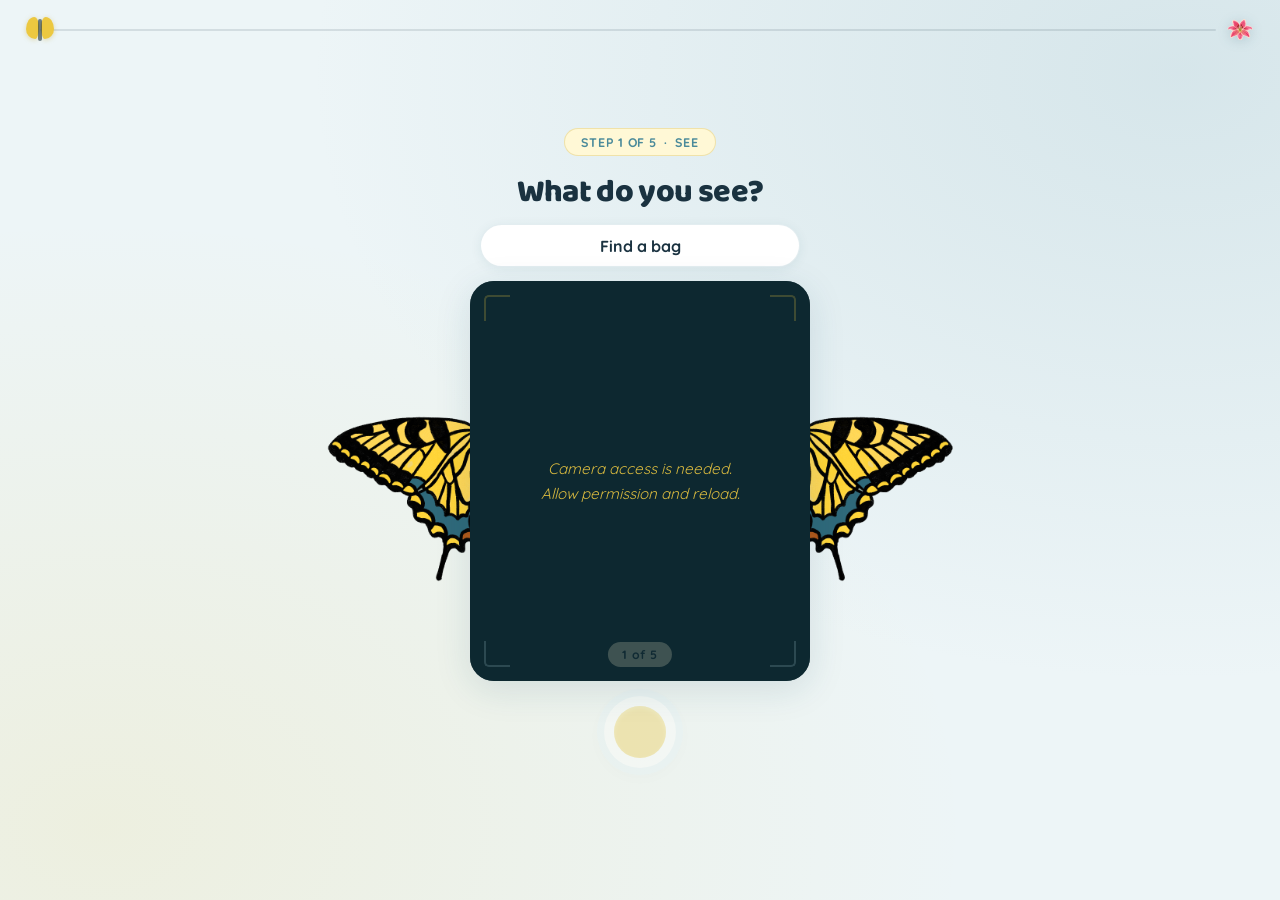
==== camera.html @ f12b5a97 "Initial release of Soft Landing anxiety grounding app 5-4-3-2-1 grounding technique across 5 screens" ====
<!DOCTYPE html>
<html lang="en">
<head>
    <meta charset="UTF-8">
    <meta name="viewport" content="width=device-width, initial-scale=1.0">
    <title>See · Breathe</title>
    <link rel="preconnect" href="https://fonts.googleapis.com">
    <link rel="preconnect" href="https://fonts.gstatic.com" crossorigin>
    <link href="https://fonts.googleapis.com/css2?family=Baloo+2:wght@700;800&family=Quicksand:wght@400;500;600;700&display=swap" rel="stylesheet">
    <link rel="stylesheet" href="style.css">
    <script>const t=localStorage.getItem('bf-theme');if(t)document.documentElement.classList.add('theme-'+t);</script>
</head>
<body>
    <div class="screen active">
<div class="content content--camera content--has-tracker">
            <header class="page-header">
                <span class="step-badge">Step 1 of 5 &nbsp;·&nbsp; See</span>
                <h1 class="heading">What do you see?</h1>
            </header>

            <p class="camera-prompt" id="cameraPrompt">Find a plant</p>

            <div class="camera-container">
                <img class="wing wing--left" src="images/left.png" alt="">
                <img class="wing wing--right" src="images/right.png" alt="">
                <div class="camera-wrap" id="cameraWrap">
                    <video class="camera-feed" id="cameraFeed" autoplay playsinline muted></video>

                    <div class="frame-corner frame-corner--tl"></div>
                    <div class="frame-corner frame-corner--tr"></div>
                    <div class="frame-corner frame-corner--bl"></div>
                    <div class="frame-corner frame-corner--br"></div>

                    <div class="photo-counter" id="photoCounter">1 of 5</div>
                    <div class="camera-flash" id="cameraFlash"></div>

                    <div class="camera-error" id="cameraError">
                        <p>Camera access is needed.<br>Allow permission and reload.</p>
                    </div>
                </div>
            </div>

            <button class="btn--capture" id="btnCapture" aria-label="Take photo"></button>
            <canvas id="captureCanvas" hidden></canvas>
        </div>

        <div class="prog-track">
            <img class="prog-lily" src="images/lily.png" alt="">
            <div class="prog-line">
                <div class="prog-line-fill" style="width:0%"></div>
                <div class="prog-butterfly" id="progButterfly" style="left:0%">
                    <div class="prog-bf-icon">
                        <div class="prog-wing prog-wing--l"></div>
                        <div class="prog-wing prog-wing--r"></div>
                        <div class="prog-bf-body"></div>
                    </div>
                </div>
            </div>
        </div>
    </div>

    <script>
        function pickRandom(arr, n) {
            return [...arr].sort(() => Math.random() - 0.5).slice(0, n);
        }

        const PROMPTS = [
            'Find a plant',                  'Find your keys',
            'Find a pencil',                 'Find a cup or mug',
            'Find a book',                   'Find a pillow',
            'Find a window',                 'Find a bag',
            'Find a photograph',             'Find a shoe',
            'Find a clock',                  'Find a mirror',
            'Find something red',            'Find something blue',
            'Find something green',          'Find something yellow',
            'Find something colorful',       'Find something that sparkles',
            'Find something wooden',         'Find something circular',
            'Find something you love',       'Find something that makes you smile',
            'Find something with 4 legs',    'Find something older than you',
            'Find something alive',          'Find something cozy',
            'Find something that moves',     'Find something that makes noise',
            'Find the tallest thing nearby', 'Find the smallest thing nearby',
            'Find something a friend gave you','Find your favorite color',
            'Find something soft',           'Find something shiny',
            'Find something with a pattern', 'Find something you use every day',
        ];

        const TOTAL_PHOTOS   = 5;
        let   cameraStream   = null;
        let   photosTaken    = 0;
        let   selectedPrompts = [];

        const cameraFeedEl  = document.getElementById('cameraFeed');
        const photoCounter  = document.getElementById('photoCounter');
        const cameraFlash   = document.getElementById('cameraFlash');
        const cameraError   = document.getElementById('cameraError');
        const captureCanvas = document.getElementById('captureCanvas');
        const btnCapture    = document.getElementById('btnCapture');
        const cameraPrompt  = document.getElementById('cameraPrompt');

        async function initCamera() {
            photosTaken = 0;
            selectedPrompts = pickRandom(PROMPTS, TOTAL_PHOTOS);
            updatePhotoCounter();
            setPrompt(selectedPrompts[0], false);
            cameraError.classList.remove('visible');
            btnCapture.disabled = false;

            try {
                cameraStream = await navigator.mediaDevices.getUserMedia({
                    video: { facingMode: { ideal: 'environment' }, width: { ideal: 1280 }, height: { ideal: 960 } }
                });
                cameraFeedEl.srcObject = cameraStream;
            } catch (err) {
                cameraError.classList.add('visible');
                btnCapture.disabled = true;
            }
        }

        function stopCamera() {
            if (cameraStream) {
                cameraStream.getTracks().forEach(t => t.stop());
                cameraStream = null;
                cameraFeedEl.srcObject = null;
            }
        }

        function capturePhoto() {
            if (photosTaken >= TOTAL_PHOTOS || !cameraStream) return;

            captureCanvas.width  = cameraFeedEl.videoWidth  || 640;
            captureCanvas.height = cameraFeedEl.videoHeight || 480;
            captureCanvas.getContext('2d').drawImage(cameraFeedEl, 0, 0);
            photosTaken++;
            triggerFlash();

            if (photosTaken >= TOTAL_PHOTOS) {
                btnCapture.disabled = true;
                setTimeout(() => { stopCamera(); window.location.href = 'touch.html'; }, 500);
            } else {
                updatePhotoCounter();
                setPrompt(selectedPrompts[photosTaken], true);
            }
        }

        function updatePhotoCounter() {
            photoCounter.textContent = `${photosTaken + 1} of ${TOTAL_PHOTOS}`;
        }

        function setPrompt(text, fade) {
            if (!fade) { cameraPrompt.textContent = text; return; }
            cameraPrompt.style.opacity = '0';
            setTimeout(() => { cameraPrompt.textContent = text; cameraPrompt.style.opacity = '1'; }, 220);
        }

        function triggerFlash() {
            cameraFlash.style.transition = 'none';
            cameraFlash.style.opacity = '0.8';
            requestAnimationFrame(() => requestAnimationFrame(() => {
                cameraFlash.style.transition = 'opacity 0.35s ease';
                cameraFlash.style.opacity = '0';
            }));
        }

        btnCapture.addEventListener('click', capturePhoto);

        initCamera();
        setTimeout(() => { const b = document.getElementById('progButterfly'); if(b){ b.classList.add('flapping'); setTimeout(()=>b.classList.remove('flapping'),1200); } }, 500);

        if (localStorage.getItem('music-on') !== 'false') { document.getElementById('bgMusic').play().catch(() => {}); }
    </script>
    <audio id="bgMusic" loop src="images/theme-music.mp3"></audio>
</body>
</html>
---- style.css ----
:root {
    --bg:              #EDF5F7;
    --bg-card:         #FFFFFF;
    --yellow:          #ECC840;
    --yellow-deep:     #C4A020;
    --yellow-pale:     #FFF8D6;
    --teal:            #9BBFCA;
    --teal-deep:       #4A8A9A;
    --teal-pale:       #E2F1F5;
    --text:            #1A3240;
    --text-soft:       #557080;
    --text-muted:      rgba(26, 50, 64, 0.48);
    --yellow-rgb:      236, 200, 64;
    --yellow-deep-rgb: 196, 160, 32;
    --teal-rgb:        155, 191, 202;
    --radius-sm:    10px;
    --radius-md:    16px;
    --radius-lg:    24px;
    --radius-xl:    36px;
    --shadow-sm:    0 2px 12px rgba(26, 80, 100, 0.07);
    --shadow-md:    0 4px 22px rgba(26, 80, 100, 0.10);
    --shadow-lg:    0 8px 36px rgba(26, 80, 100, 0.13);
}

/* ─── Colour themes ──────────────────────────────────────── */

html.theme-monarch {
    --yellow:          #F4820A;
    --yellow-deep:     #C45A00;
    --yellow-pale:     #FFF0E0;
    --teal:            #4B7EC8;
    --teal-deep:       #2A5A9A;
    --teal-pale:       #E0EAFB;
    --bg:              #EDF2FA;
    --yellow-rgb:      244, 130, 10;
    --yellow-deep-rgb: 196, 90, 0;
    --teal-rgb:        75, 126, 200;
}

html.theme-morpho {
    --yellow:          #E85D9A;
    --yellow-deep:     #B83070;
    --yellow-pale:     #FFE0F2;
    --teal:            #5B9BD5;
    --teal-deep:       #2D6BB0;
    --teal-pale:       #E5EEFF;
    --bg:              #F5EFF8;
    --yellow-rgb:      232, 93, 154;
    --yellow-deep-rgb: 184, 48, 112;
    --teal-rgb:        91, 155, 213;
}

/* ─── Species picker (start page) ───────────────────────── */

.species-picker {
    display: flex;
    gap: 0.6rem;
    justify-content: center;
}

.species-btn {
    display: flex;
    flex-direction: column;
    align-items: center;
    gap: 0.35rem;
    background: rgba(255, 255, 255, 0.14);
    border: 2px solid rgba(255, 255, 255, 0.25);
    border-radius: var(--radius-md);
    padding: 0.5rem 0.65rem;
    cursor: pointer;
    color: rgba(255, 255, 255, 0.7);
    font-size: 0.6rem;
    font-family: 'Quicksand', sans-serif;
    font-weight: 700;
    letter-spacing: 0.05em;
    text-transform: uppercase;
    transition: background 0.2s, border-color 0.2s, color 0.2s;
    -webkit-tap-highlight-color: transparent;
}

.species-btn.active {
    background: rgba(255, 255, 255, 0.28);
    border-color: rgba(255, 255, 255, 0.85);
    color: #fff;
}

.species-icon {
    width: 34px;
    height: 24px;
    position: relative;
}

.species-icon::before,
.species-icon::after {
    content: '';
    position: absolute;
    top: 0;
    width: 15px;
    height: 22px;
    background: var(--wc, #ECC840);
}

.species-icon::before {
    right: calc(50% + 1px);
    border-radius: 65% 35% 30% 70% / 55% 45% 55% 45%;
}

.species-icon::after {
    left: calc(50% + 1px);
    border-radius: 35% 65% 70% 30% / 45% 55% 45% 55%;
}

* { box-sizing: border-box; margin: 0; padding: 0; }
html, body { height: 100%; }

body {
    font-family: 'Quicksand', sans-serif;
    background: var(--bg);
    color: var(--text);
    min-height: 100vh;
    overflow: hidden;
}

/* ─── Page entry animation ───────────────────────────────── */

@keyframes pageEnter {
    from { opacity: 0; transform: translateY(18px); }
    to   { opacity: 1; transform: translateY(0); }
}

/* ─── Screen base ────────────────────────────────────────── */

.screen {
    position: absolute;
    inset: 0;
    display: flex;
    flex-direction: column;
    align-items: center;
    justify-content: center;
    background:
        radial-gradient(ellipse at 92% 8%,  rgba(var(--teal-rgb), 0.28) 0%, transparent 52%),
        radial-gradient(ellipse at 8%  92%, rgba(var(--yellow-rgb), 0.13) 0%, transparent 52%),
        var(--bg);
    animation: pageEnter 0.42s cubic-bezier(0.22, 1, 0.36, 1) both;
}

/* ─── Breathing screen ───────────────────────────────────── */

.screen--breathing {
    background: var(--teal);
    justify-content: center;
}

.breathing-content {
    gap: 2.2rem;
    padding-top: 3.8rem;
    padding-bottom: 2.5rem;
}

.butterfly-video {
    width: 380px;
    height: 380px;
    object-fit: contain;
    transition: opacity 0.3s ease;
}

@keyframes butterflyFlyUp {
    0%   { transform: translateY(0) scale(1);    opacity: 1; }
    60%  { transform: translateY(-30%) scale(1.08); opacity: 1; }
    100% { transform: translateY(-130%) scale(0.9); opacity: 0; }
}

.butterfly-video.flying-up {
    animation: butterflyFlyUp 0.68s cubic-bezier(0.4, 0, 0.2, 1) forwards;
}

.heading--light   { color: #fff; }
.subheading--light { color: rgba(255, 255, 255, 0.92); font-weight: 700; }

.app-name {
    font-family: 'Baloo 2', cursive;
    font-size: 1rem;
    font-weight: 700;
    letter-spacing: 0.18em;
    text-transform: uppercase;
    color: rgba(255, 255, 255, 0.6);
}

.breathe-cue {
    font-size: 1rem;
    font-weight: 600;
    color: rgba(255, 255, 255, 0.82);
    letter-spacing: 0.04em;
    min-height: 1.5em;
    transition: opacity 0.5s ease;
}

.btn--ghost-light {
    background: rgba(255, 255, 255, 0.18);
    border-color: rgba(255, 255, 255, 0.75);
    color: #fff;
}

.btn--ghost-light:hover {
    background: rgba(255, 255, 255, 0.28);
    border-color: #fff;
    color: #fff;
}

/* ─── Typography ─────────────────────────────────────────── */

.heading {
    font-family: 'Baloo 2', cursive;
    font-size: 2rem;
    font-weight: 800;
    color: var(--text);
    line-height: 1.1;
    letter-spacing: -0.02em;
}

.subheading {
    font-size: 0.97rem;
    font-weight: 400;
    color: var(--text-soft);
    line-height: 1.55;
}

.page-header { text-align: center; display: flex; flex-direction: column; align-items: center; gap: 0.4rem; }
.page-header .step-badge { margin-bottom: 0.75rem; }
.page-header .subheading { margin-top: 0.15rem; }

/* ─── Content wrapper ────────────────────────────────────── */

.content {
    display: flex;
    flex-direction: column;
    align-items: center;
    gap: 1.75rem;
    padding: 2.5rem 1.5rem;
    max-width: 440px;
    width: 100%;
}

/* ─── Buttons ────────────────────────────────────────────── */

.btn-group {
    display: flex;
    flex-direction: column;
    gap: 0.7rem;
    width: 100%;
    max-width: 320px;
}

.btn {
    width: 100%;
    padding: 1.05rem 1.5rem;
    border-radius: var(--radius-md);
    font-family: 'Quicksand', sans-serif;
    font-size: 1.02rem;
    font-weight: 800;
    cursor: pointer;
    letter-spacing: 0.01em;
    border: none;
    transition: transform 0.14s ease, box-shadow 0.14s ease;
}

.btn--fill {
    background: var(--yellow);
    color: var(--text);
    box-shadow: 0 5px 0 var(--yellow-deep), var(--shadow-md);
}

.btn--fill:hover {
    transform: translateY(-2px);
    box-shadow: 0 7px 0 var(--yellow-deep), 0 12px 28px rgba(var(--yellow-deep-rgb), 0.3);
}

.btn--fill:active {
    transform: translateY(4px);
    box-shadow: 0 1px 0 var(--yellow-deep);
}

.btn--ghost {
    background: transparent;
    border: 2px solid rgba(155, 191, 202, 0.5);
    color: var(--text-soft);
    box-shadow: none;
}

.btn--ghost:hover {
    background: var(--teal-pale);
    border-color: var(--teal);
    color: var(--text);
}

.sound-toggle {
    position: fixed;
    top: 18px;
    right: 18px;
    z-index: 200;
    width: 42px;
    height: 42px;
    display: flex;
    align-items: center;
    justify-content: center;
    background: rgba(0, 0, 0, 0.20);
    border: 1.5px solid rgba(255, 255, 255, 0.25);
    color: rgba(255, 255, 255, 0.80);
    cursor: pointer;
    border-radius: 50%;
    backdrop-filter: blur(8px);
    -webkit-backdrop-filter: blur(8px);
    transition: color 0.2s, background 0.2s, border-color 0.2s;
    -webkit-tap-highlight-color: transparent;
}

.sound-toggle:hover {
    color: #fff;
    background: rgba(0, 0, 0, 0.34);
    border-color: rgba(255, 255, 255, 0.5);
}

.btn--large {
    padding: 1.15rem 2rem;
    font-size: 1.05rem;
}

/* ─── Step badge ─────────────────────────────────────────── */

.step-badge {
    display: inline-flex;
    align-items: center;
    gap: 0.45rem;
    background: var(--yellow-pale);
    border: 1.5px solid rgba(var(--yellow-deep-rgb), 0.25);
    color: var(--teal-deep);
    font-size: 0.78rem;
    font-weight: 700;
    letter-spacing: 0.06em;
    text-transform: uppercase;
    padding: 0.35rem 1rem;
    border-radius: 100px;
}

.content--has-tracker {
    padding-top: 56px;
}

/* ─── Camera butterfly wings ─────────────────────────────── */

.camera-container {
    position: relative;
    width: 100%;
    max-width: 340px;
    display: flex;
    align-items: center;
    justify-content: center;
}

.wing {
    position: absolute;
    width: 350px;
    top: 50%;
    transform: translateY(-50%);
    z-index: 0;
    object-fit: contain;
    pointer-events: none;
}

.wing--left {
    left: -210px;
}

.wing--right {
    right: -160px;
}

/* ─── Camera Screen ──────────────────────────────────────── */

.content--camera {
    gap: 0.9rem;
    padding: 1rem 1.25rem 1.25rem;
}

.camera-wrap {
    position: relative;
    width: 100%;
    max-width: 340px;
    height: 400px;
    max-height: calc(100vh - 300px);
    border-radius: var(--radius-lg);
    overflow: hidden;
    background: #0D2830;
    box-shadow: var(--shadow-lg);
    z-index: 1;
}

.camera-feed {
    width: 100%;
    height: 100%;
    object-fit: cover;
    display: block;
}

.frame-corner {
    position: absolute;
    width: 26px;
    height: 26px;
    pointer-events: none;
}

.frame-corner--tl { top: 14px; left: 14px;   border-top: 2.5px solid var(--yellow); border-left: 2.5px solid var(--yellow); border-radius: 5px 0 0 0; }
.frame-corner--tr { top: 14px; right: 14px;  border-top: 2.5px solid var(--yellow); border-right: 2.5px solid var(--yellow); border-radius: 0 5px 0 0; }
.frame-corner--bl { bottom: 14px; left: 14px;  border-bottom: 2.5px solid var(--teal); border-left: 2.5px solid var(--teal); border-radius: 0 0 0 5px; }
.frame-corner--br { bottom: 14px; right: 14px; border-bottom: 2.5px solid var(--teal); border-right: 2.5px solid var(--teal); border-radius: 0 0 5px 0; }

.photo-counter {
    position: absolute;
    bottom: 14px;
    left: 50%;
    transform: translateX(-50%);
    background: rgba(255, 248, 214, 0.93);
    color: var(--text);
    font-family: 'Quicksand', sans-serif;
    font-size: 0.76rem;
    font-weight: 800;
    letter-spacing: 0.07em;
    padding: 5px 14px;
    border-radius: 100px;
    white-space: nowrap;
    pointer-events: none;
}

.camera-flash {
    position: absolute;
    inset: 0;
    background: white;
    opacity: 0;
    pointer-events: none;
}

.camera-error {
    position: absolute;
    inset: 0;
    display: none;
    align-items: center;
    justify-content: center;
    padding: 2rem;
    text-align: center;
    background: rgba(13, 40, 48, 0.78);
}

.camera-error.visible { display: flex; }

.camera-error p {
    font-size: 0.95rem;
    font-style: italic;
    color: rgba(236, 200, 64, 0.9);
    line-height: 1.7;
}

.camera-prompt {
    font-size: 1rem;
    font-weight: 700;
    color: var(--text);
    background: var(--bg-card);
    padding: 0.65rem 1.5rem;
    border-radius: 100px;
    box-shadow: var(--shadow-sm);
    border: 1.5px solid rgba(var(--teal-rgb), 0.28);
    transition: opacity 0.25s ease;
    white-space: nowrap;
    max-width: 320px;
    width: 100%;
    text-align: center;
}

.btn--capture {
    width: 72px;
    height: 72px;
    border-radius: 50%;
    border: 3px solid rgba(255,255,255,0.75);
    background: var(--bg-card);
    cursor: pointer;
    position: relative;
    flex-shrink: 0;
    box-shadow: 0 0 0 7px var(--teal-pale), var(--shadow-md);
    transition: transform 0.15s ease;
}

.btn--capture::after {
    content: '';
    position: absolute;
    inset: 7px;
    border-radius: 50%;
    background: var(--yellow);
    box-shadow: inset 0 2px 4px rgba(255,240,150,0.5);
}

.btn--capture:hover { transform: scale(1.07); }
.btn--capture:active { transform: scale(0.9); }
.btn--capture:disabled { opacity: 0.35; cursor: not-allowed; }

/* ─── Touch Screen ───────────────────────────────────────── */

.content--touch { gap: 1.5rem; padding: 2rem 1.25rem; }

.touch-grid {
    display: grid;
    grid-template-columns: repeat(3, 1fr);
    gap: 0.7rem;
    width: 100%;
    max-width: 360px;
}

.touch-item {
    background: var(--bg-card);
    border: 1.5px solid rgba(var(--teal-rgb), 0.2);
    border-radius: var(--radius-md);
    padding: 1.05rem 0.4rem 0.9rem;
    display: flex;
    flex-direction: column;
    align-items: center;
    gap: 6px;
    cursor: pointer;
    position: relative;
    box-shadow: var(--shadow-sm);
    transition: transform 0.18s ease, box-shadow 0.18s ease, opacity 0.3s ease;
    user-select: none;
    -webkit-tap-highlight-color: transparent;
}

.touch-item:hover {
    transform: translateY(-3px);
    box-shadow: var(--shadow-md);
}

.touch-item:active { transform: scale(0.91); }

.touch-emoji {
    font-size: 1.9rem;
    line-height: 1;
    display: block;
    color: var(--text);
}

.touch-label {
    font-size: 0.67rem;
    font-weight: 700;
    color: var(--text-soft);
    text-align: center;
    line-height: 1.2;
    white-space: nowrap;
    overflow: hidden;
    text-overflow: ellipsis;
    max-width: 100%;
    padding-bottom: 0.35rem;
}

.touch-item.checked {
    background: var(--yellow);
    border-color: var(--yellow-deep);
    box-shadow: 0 4px 0 var(--yellow-deep), var(--shadow-md);
    cursor: default;
    pointer-events: none;
}

.touch-item.checked .touch-emoji,
.touch-item.checked .touch-label {
    color: var(--text);
}

@keyframes touchPop {
    0%   { transform: scale(1); }
    35%  { transform: scale(0.78); }
    65%  { transform: scale(1.18); }
    100% { transform: scale(1); }
}

.touch-item.popping { animation: touchPop 0.3s ease; }

.touch-progress {
    font-size: 0.88rem;
    font-weight: 600;
    color: var(--text-muted);
    letter-spacing: 0.03em;
    transition: color 0.3s ease;
}

.touch-progress.complete {
    color: var(--teal-deep);
    font-weight: 700;
}

/* ─── Hear / Speaker ─────────────────────────────────────── */

.content--hear { gap: 1.5rem; padding: 2rem 1.5rem; }

.audio-card {
    display: flex;
    align-items: center;
    gap: 1.1rem;
    background: var(--bg-card);
    border-radius: var(--radius-lg);
    padding: 1.4rem 1.5rem;
    box-shadow: var(--shadow-md);
    border: 1.5px solid rgba(var(--teal-rgb), 0.2);
    border-left: 4px solid var(--teal);
    width: 100%;
    max-width: 320px;
}

.audio-symbol {
    width: 54px;
    height: 40px;
    flex-shrink: 0;
    color: var(--text);
}

.audio-bars {
    display: flex;
    align-items: flex-end;
    gap: 3px;
    height: 44px;
    flex: 1;
}

.audio-bar {
    flex: 1;
    height: 4px;
    background: var(--teal);
    border-radius: 3px;
    opacity: 0.25;
    transition: height 0.07s ease;
}

.audio-bars.recording .audio-bar {
    opacity: 1;
    background: linear-gradient(to top, var(--teal-deep), var(--teal));
}

.hear-leds {
    display: flex;
    gap: 0.65rem;
    align-items: center;
}

.hear-led {
    width: 11px;
    height: 11px;
    border-radius: 50%;
    background: rgba(26, 50, 64, 0.1);
    border: 1.5px solid rgba(26, 50, 64, 0.15);
    transition: background 0.3s ease, box-shadow 0.3s ease, border-color 0.3s ease;
}

.hear-led.lit {
    background: var(--yellow);
    border-color: var(--yellow-deep);
    box-shadow: 0 2px 0 var(--yellow-deep), 0 0 10px rgba(236, 200, 64, 0.45);
}

.btn--record {
    width: 72px;
    height: 72px;
    border-radius: 50%;
    border: 3px solid rgba(255, 255, 255, 0.8);
    background: var(--bg-card);
    cursor: pointer;
    position: relative;
    flex-shrink: 0;
    box-shadow: 0 0 0 8px var(--teal-pale), var(--shadow-md);
    transition: transform 0.15s ease;
}

.btn--record::after {
    content: '';
    position: absolute;
    inset: 9px;
    border-radius: 50%;
    background: var(--yellow);
    box-shadow: inset 0 2px 4px rgba(255, 240, 150, 0.5);
    transition: border-radius 0.22s ease, background 0.22s ease;
}

.btn--record.recording::after {
    border-radius: 6px;
    background: var(--teal-deep);
    animation: innerPulse 1.1s ease-in-out infinite;
}

.btn--record.recording { animation: outerRing 1.4s ease-out infinite; }
.btn--record:hover  { transform: scale(1.06); }
.btn--record:active { transform: scale(0.92); }
.btn--record:disabled { opacity: 0.38; cursor: not-allowed; animation: none; }

@keyframes innerPulse {
    0%, 100% { opacity: 1; }
    50%       { opacity: 0.6; }
}

@keyframes outerRing {
    0%   { box-shadow: 0 0 0 8px var(--teal-pale), var(--shadow-md), 0 0 0  0 rgba(var(--yellow-deep-rgb), 0.5); }
    60%  { box-shadow: 0 0 0 8px var(--teal-pale), var(--shadow-md), 0 0 0 22px rgba(var(--yellow-deep-rgb), 0); }
    100% { box-shadow: 0 0 0 8px var(--teal-pale), var(--shadow-md), 0 0 0  0 rgba(var(--yellow-deep-rgb), 0); }
}

.hear-status {
    font-size: 1rem;
    font-weight: 500;
    font-style: italic;
    color: var(--text-soft);
    line-height: 1.5;
    min-height: 1.5em;
    text-align: center;
}

/* ─── Smell Screen ───────────────────────────────────────── */

.content--smell { gap: 1.4rem; }

.antenna-targets {
    display: flex;
    gap: 4rem;
    align-items: flex-start;
    justify-content: center;
}

.antenna-target {
    display: flex;
    flex-direction: column;
    align-items: center;
}

.antenna-tip {
    width: 64px;
    height: 64px;
    border-radius: 50%;
    border: 2.5px dashed rgba(26, 50, 64, 0.22);
    background: var(--bg-card);
    box-shadow: var(--shadow-sm);
    display: flex;
    align-items: center;
    justify-content: center;
    transition: border-color 0.2s, background 0.2s, transform 0.2s, box-shadow 0.2s;
}

.antenna-drop-symbol {
    font-size: 1.6rem;
    color: var(--text-muted);
    transition: color 0.2s;
}

.antenna-tip.drag-over {
    border-color: var(--teal);
    border-style: solid;
    background: var(--teal-pale);
    transform: scale(1.12);
}

.antenna-tip.filled {
    border: 2.5px solid var(--yellow-deep);
    border-style: solid;
    background: var(--yellow);
    transform: scale(1.08);
    box-shadow: 0 4px 0 var(--yellow-deep), var(--shadow-md);
}

.antenna-tip.filled .antenna-drop-symbol { color: var(--text); }

.antenna-stem {
    width: 2px;
    height: 44px;
    background: var(--text);
    border-radius: 2px;
    opacity: 0.2;
    margin-top: 4px;
}

.smell-palette {
    display: grid;
    grid-template-columns: repeat(4, 1fr);
    gap: 0.55rem;
    width: 100%;
    max-width: 320px;
}

.smell-item {
    background: var(--bg-card);
    border: 1.5px solid rgba(var(--teal-rgb), 0.2);
    border-radius: var(--radius-md);
    padding: 0.7rem 0.3rem 0.55rem;
    display: flex;
    flex-direction: column;
    align-items: center;
    gap: 4px;
    cursor: grab;
    box-shadow: var(--shadow-sm);
    user-select: none;
    touch-action: none;
    transition: opacity 0.3s, transform 0.15s;
}

.smell-item:active { transform: scale(0.95); }

.smell-item.used {
    opacity: 0.25;
    pointer-events: none;
}

.smell-symbol {
    font-size: 1.4rem;
    color: var(--text);
    line-height: 1;
}

.smell-label {
    font-size: 0.6rem;
    font-weight: 700;
    color: var(--text-soft);
    text-align: center;
}

/* ─── Taste Screen ───────────────────────────────────────── */

.taste-butterfly {
    display: flex;
    justify-content: center;
    align-items: flex-start;
}

.taste-bf-icon {
    width: 80px;
    height: 62px;
    position: relative;
    perspective: 120px;
}

.taste-wing {
    position: absolute;
    top: 0;
    width: 34px;
    height: 54px;
    background: var(--yellow);
    box-shadow: 0 2px 10px rgba(196, 160, 32, 0.28);
}

.taste-wing--l {
    right: calc(50% + 2px);
    border-radius: 65% 35% 30% 70% / 55% 45% 55% 45%;
    transform-origin: right center;
}

.taste-wing--r {
    left: calc(50% + 2px);
    border-radius: 35% 65% 70% 30% / 45% 55% 45% 55%;
    transform-origin: left center;
}

.taste-bf-body {
    position: absolute;
    left: 50%;
    top: 4px;
    width: 10px;
    height: 54px;
    background: var(--text);
    border-radius: 5px;
    transform: translateX(-50%);
    opacity: 0.65;
    z-index: 1;
    display: flex;
    flex-direction: column;
    align-items: center;
    overflow: visible;
}

.proboscis {
    width: 2px;
    height: 0;
    background: var(--text);
    border-radius: 2px;
    opacity: 0;
    margin-top: auto;
}

@keyframes proboscisOut {
    0%   { height: 0;    opacity: 0; }
    15%  { height: 10px; opacity: 1; }
    55%  { height: 64px; opacity: 1; }
    85%  { height: 64px; opacity: 0.8; }
    100% { height: 64px; opacity: 0; }
}

@keyframes tasteFlapL {
    0%, 100% { transform: rotateY(0deg); }
    50%       { transform: rotateY(55deg); }
}

@keyframes tasteFlapR {
    0%, 100% { transform: rotateY(0deg); }
    50%       { transform: rotateY(-55deg); }
}

.taste-butterfly.feeding .proboscis    { animation: proboscisOut 0.9s ease-out forwards; }
.taste-butterfly.feeding .taste-wing--l { animation: tasteFlapL 0.34s ease 0s 2; }
.taste-butterfly.feeding .taste-wing--r { animation: tasteFlapR 0.34s ease 0s 2; }



.taste-options {
    display: flex;
    flex-direction: column;
    gap: 0.6rem;
    width: 100%;
    max-width: 320px;
}

.taste-opt {
    display: flex;
    align-items: center;
    gap: 1rem;
    padding: 1rem 1.25rem;
    background: var(--bg-card);
    border: 2px solid rgba(var(--teal-rgb), 0.2);
    border-radius: var(--radius-md);
    box-shadow: var(--shadow-sm);
    cursor: pointer;
    text-align: left;
    transition: transform 0.14s ease, box-shadow 0.14s ease, background 0.18s ease, border-color 0.18s ease;
    -webkit-tap-highlight-color: transparent;
}

.taste-opt:hover {
    transform: translateY(-2px);
    box-shadow: var(--shadow-md);
    border-color: rgba(var(--teal-rgb), 0.45);
}

.taste-opt:active { transform: scale(0.97); }

.taste-opt.selected {
    background: var(--yellow);
    border-color: var(--yellow-deep);
    box-shadow: 0 4px 0 var(--yellow-deep), var(--shadow-md);
}

.taste-emoji { font-size: 1.5rem; flex-shrink: 0; line-height: 1; }

.taste-label {
    font-size: 0.97rem;
    font-weight: 700;
    color: var(--text);
    transition: color 0.18s ease;
}

/* ─── Butterfly Progress Track ───────────────────────────── */

.prog-track {
    position: absolute;
    top: 10px;
    left: 40px;
    right: 24px;
    height: 40px;
    display: flex;
    flex-direction: row;
    align-items: center;
    gap: 8px;
    z-index: 10;
    pointer-events: none;
}

.prog-lily {
    width: auto;
    height: 32px;
    flex-shrink: 0;
    order: 2;
    filter: drop-shadow(0 2px 6px rgba(26, 80, 100, 0.18));
}

.prog-line {
    flex: 1;
    height: 2px;
    width: auto;
    background: rgba(26, 50, 64, 0.12);
    border-radius: 2px;
    position: relative;
}

.prog-line-fill {
    position: absolute;
    left: 0;
    top: 0;
    height: 100%;
    background: linear-gradient(to right, var(--yellow), var(--teal));
    border-radius: 2px;
}

.prog-butterfly {
    position: absolute;
    top: 50%;
    transform: translateX(-50%) translateY(-50%);
}

.prog-bf-icon {
    width: 32px;
    height: 26px;
    position: relative;
    perspective: 80px;
}

.prog-wing {
    position: absolute;
    top: 0;
    width: 13px;
    height: 22px;
    background: var(--yellow);
    box-shadow: 0 1px 5px rgba(var(--yellow-deep-rgb), 0.35);
}

.prog-wing--l {
    right: calc(50% + 1px);
    border-radius: 65% 35% 30% 70% / 55% 45% 55% 45%;
    transform-origin: right center;
}

.prog-wing--r {
    left: calc(50% + 1px);
    border-radius: 35% 65% 70% 30% / 45% 55% 45% 55%;
    transform-origin: left center;
}

.prog-bf-body {
    position: absolute;
    left: 50%;
    top: 2px;
    width: 4px;
    height: 22px;
    background: var(--text);
    border-radius: 3px;
    transform: translateX(-50%);
    opacity: 0.6;
    z-index: 1;
}

@keyframes progFlapL {
    0%, 100% { transform: rotateY(0deg); }
    50%       { transform: rotateY(68deg); }
}

@keyframes progFlapR {
    0%, 100% { transform: rotateY(0deg); }
    50%       { transform: rotateY(-68deg); }
}

.prog-butterfly.flapping .prog-wing--l {
    animation: progFlapL 0.36s ease 0s 3;
}

.prog-butterfly.flapping .prog-wing--r {
    animation: progFlapR 0.36s ease 0s 3;
}

.prog-track--complete .prog-line-fill {
    background: linear-gradient(to top, var(--yellow), var(--yellow-pale));
}

.prog-butterfly--landed {
    filter: drop-shadow(0 2px 8px rgba(var(--yellow-deep-rgb), 0.5));
}

/* ─── Completion Screen ──────────────────────────────────── */

.completion-badge {
    width: 130px;
    height: 130px;
    border-radius: 50%;
    background: var(--yellow);
    display: flex;
    align-items: center;
    justify-content: center;
    box-shadow:
        0 6px 0 var(--yellow-deep),
        0 14px 40px rgba(var(--yellow-deep-rgb), 0.35),
        0 0 0 18px var(--yellow-pale);
}

.completion-icon {
    font-size: 3rem;
    color: var(--text);
    line-height: 1;
}

/* ─── Confetti ───────────────────────────────────────────── */

.confetti-layer {
    position: fixed;
    inset: 0;
    pointer-events: none;
    overflow: hidden;
    z-index: 100;
}

.conf {
    position: absolute;
    top: -40px;
    opacity: 0;
    animation: confFall linear forwards;
}

/* tiny butterfly shape: two rounded wings + a dot body */
.conf-bf {
    width: 18px;
    height: 14px;
    position: relative;
}
.conf-bf::before,
.conf-bf::after {
    content: '';
    position: absolute;
    top: 0;
    width: 8px;
    height: 12px;
    background: currentColor;
}
.conf-bf::before {
    right: calc(50% + 1px);
    border-radius: 60% 40% 30% 70% / 55% 45% 55% 45%;
}
.conf-bf::after {
    left: calc(50% + 1px);
    border-radius: 40% 60% 70% 30% / 45% 55% 45% 55%;
}

/* small square petal for variety */
.conf-sq {
    width: 10px;
    height: 10px;
    border-radius: 2px;
    background: currentColor;
}

/* lily image particle */
.conf-lily {
    width: 58px;
    height: auto;
    filter: drop-shadow(0 2px 4px rgba(0,0,0,0.18));
}

@keyframes confFall {
    0%   { transform: translateY(0)   rotate(0deg)   scale(0.6); opacity: 0; }
    8%   { opacity: 1; }
    80%  { opacity: 0.9; }
    100% { transform: translateY(110vh) rotate(720deg) scale(1);  opacity: 0; }
}
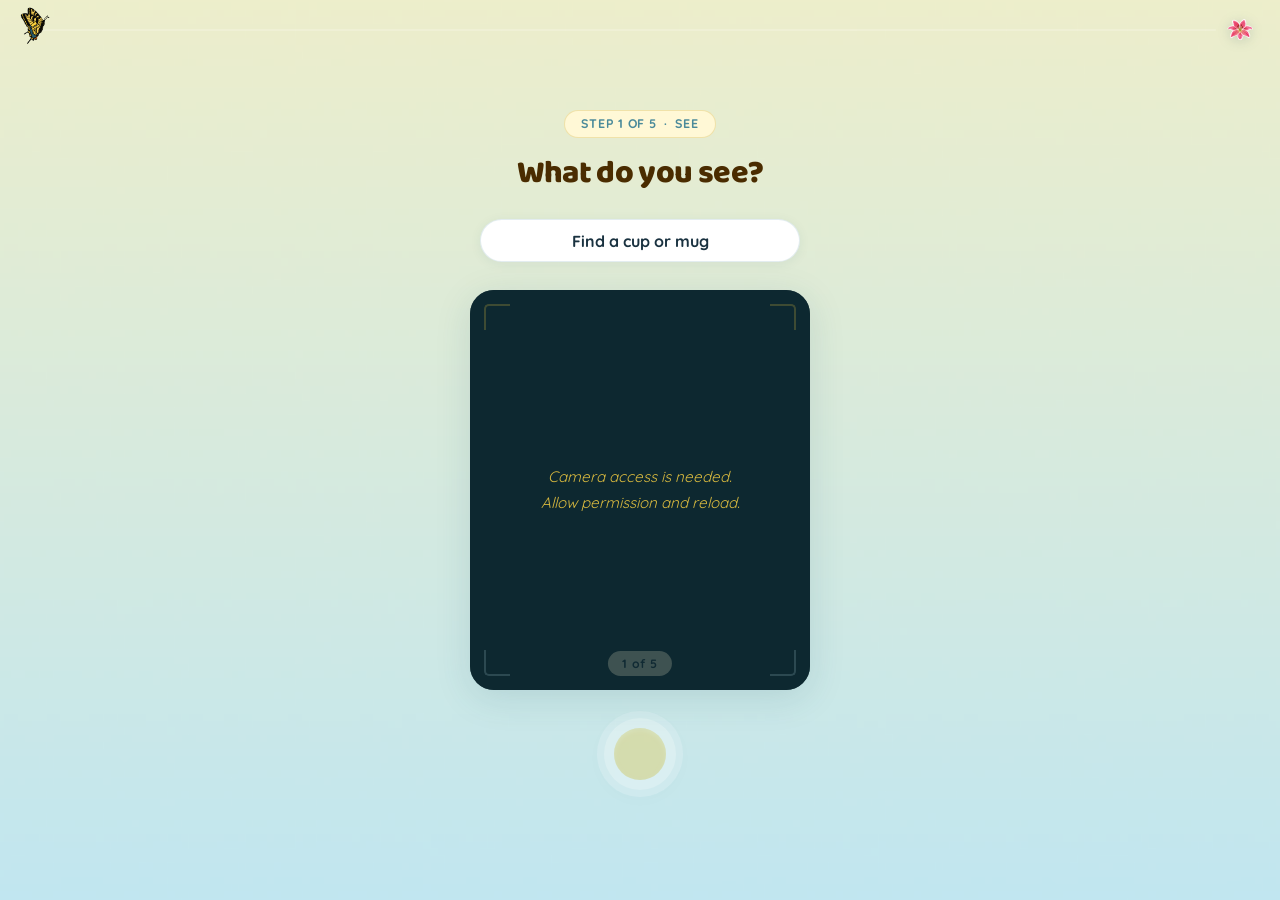
==== commit bf6adbc4: "Add multi-species butterfly selector with monarch, morpho, and swallowtail Replaces single breathing" ====
--- a/camera.html
+++ b/camera.html
@@ -49,11 +49,7 @@
             <div class="prog-line">
                 <div class="prog-line-fill" style="width:0%"></div>
                 <div class="prog-butterfly" id="progButterfly" style="left:0%">
-                    <div class="prog-bf-icon">
-                        <div class="prog-wing prog-wing--l"></div>
-                        <div class="prog-wing prog-wing--r"></div>
-                        <div class="prog-bf-body"></div>
-                    </div>
+                    <img class="prog-bf-img" src="" alt="">
                 </div>
             </div>
         </div>
@@ -165,10 +161,14 @@
         btnCapture.addEventListener('click', capturePhoto);
 
         initCamera();
-        setTimeout(() => { const b = document.getElementById('progButterfly'); if(b){ b.classList.add('flapping'); setTimeout(()=>b.classList.remove('flapping'),1200); } }, 500);
+        (function() {
+            const _t = localStorage.getItem('bf-theme') || '';
+            const _f = {'': 'images/swallowtail-flap.gif', 'monarch': 'images/monarch-flap.gif', 'morpho': 'images/bluemorpho-flap.gif'};
+            document.querySelector('.prog-bf-img').src = _f[_t] || _f[''];
+        })();
 
-        if (localStorage.getItem('music-on') !== 'false') { document.getElementById('bgMusic').play().catch(() => {}); }
+        (function(){ const m=document.getElementById('bgMusic'); const t=parseFloat(localStorage.getItem('music-time')||'0'); if(localStorage.getItem('music-on')!=='false'){ m.play().then(()=>{ if(t>0)m.currentTime=t; }).catch(()=>{}); } window.addEventListener('pagehide',()=>localStorage.setItem('music-time',m.currentTime)); })();
     </script>
-    <audio id="bgMusic" loop src="images/theme-music.mp3"></audio>
+    <audio id="bgMusic" loop src="Pufino - Hopeful (freetouse.com).mp3"></audio>
 </body>
 </html>
--- a/style.css
+++ b/style.css
@@ -20,6 +20,11 @@
     --shadow-sm:    0 2px 12px rgba(26, 80, 100, 0.07);
     --shadow-md:    0 4px 22px rgba(26, 80, 100, 0.10);
     --shadow-lg:    0 8px 36px rgba(26, 80, 100, 0.13);
+    --screen-bg:       #1A0B38;
+    --g1-rgb:          236, 200, 64;
+    --g2-rgb:          140, 60, 210;
+    --theme-text:      #4A2C00;
+    --theme-text-soft: rgba(74, 44, 0, 0.65);
 }
 
 /* ─── Colour themes ──────────────────────────────────────── */
@@ -35,6 +40,11 @@
     --yellow-rgb:      244, 130, 10;
     --yellow-deep-rgb: 196, 90, 0;
     --teal-rgb:        75, 126, 200;
+    --screen-bg:       #081525;
+    --g1-rgb:          244, 130, 10;
+    --g2-rgb:          20, 80, 190;
+    --theme-text:      #5A1E00;
+    --theme-text-soft: rgba(90, 30, 0, 0.65);
 }
 
 html.theme-morpho {
@@ -48,14 +58,30 @@
     --yellow-rgb:      232, 93, 154;
     --yellow-deep-rgb: 184, 48, 112;
     --teal-rgb:        91, 155, 213;
+    --screen-bg:       #080825;
+    --g1-rgb:          50, 130, 240;
+    --theme-text:      #061440;
+    --theme-text-soft: rgba(6, 20, 64, 0.65);
+    --g2-rgb:          150, 50, 210;
 }
 
 /* ─── Species picker (start page) ───────────────────────── */
 
+.home-top-bar {
+    position: absolute;
+    top: 0;
+    left: 0;
+    right: 0;
+    display: flex;
+    align-items: center;
+    justify-content: space-between;
+    padding: 16px 18px;
+    z-index: 10;
+}
+
 .species-picker {
     display: flex;
     gap: 0.6rem;
-    justify-content: center;
 }
 
 .species-btn {
@@ -68,7 +94,7 @@
     border-radius: var(--radius-md);
     padding: 0.5rem 0.65rem;
     cursor: pointer;
-    color: rgba(255, 255, 255, 0.7);
+    color: var(--theme-text);
     font-size: 0.6rem;
     font-family: 'Quicksand', sans-serif;
     font-weight: 700;
@@ -81,43 +107,28 @@
 .species-btn.active {
     background: rgba(255, 255, 255, 0.28);
     border-color: rgba(255, 255, 255, 0.85);
-    color: #fff;
+    color: var(--theme-text);
 }
 
 .species-icon {
     width: 34px;
     height: 24px;
-    position: relative;
-}
-
-.species-icon::before,
-.species-icon::after {
-    content: '';
-    position: absolute;
-    top: 0;
-    width: 15px;
-    height: 22px;
-    background: var(--wc, #ECC840);
-}
-
-.species-icon::before {
-    right: calc(50% + 1px);
-    border-radius: 65% 35% 30% 70% / 55% 45% 55% 45%;
-}
-
-.species-icon::after {
-    left: calc(50% + 1px);
-    border-radius: 35% 65% 70% 30% / 45% 55% 45% 55%;
+    object-fit: contain;
+    display: block;
 }
 
 * { box-sizing: border-box; margin: 0; padding: 0; }
-html, body { height: 100%; }
+
+html {
+    height: 100%;
+    height: 100dvh;
+}
 
 body {
     font-family: 'Quicksand', sans-serif;
     background: var(--bg);
     color: var(--text);
-    min-height: 100vh;
+    height: 100%;
     overflow: hidden;
 }
 
@@ -131,35 +142,45 @@
 /* ─── Screen base ────────────────────────────────────────── */
 
 .screen {
-    position: absolute;
+    position: fixed;
     inset: 0;
     display: flex;
     flex-direction: column;
     align-items: center;
     justify-content: center;
-    background:
-        radial-gradient(ellipse at 92% 8%,  rgba(var(--teal-rgb), 0.28) 0%, transparent 52%),
-        radial-gradient(ellipse at 8%  92%, rgba(var(--yellow-rgb), 0.13) 0%, transparent 52%),
-        var(--bg);
+    overflow-y: auto;
+    background: url('images/swallowtailbg.png') center/cover no-repeat;
     animation: pageEnter 0.42s cubic-bezier(0.22, 1, 0.36, 1) both;
 }
 
+html.theme-monarch .screen {
+    background: url('images/monarchbg.png') center/cover no-repeat;
+}
+
+html.theme-morpho .screen {
+    background: url('images/morphobg.png') center/cover no-repeat;
+}
+
 /* ─── Breathing screen ───────────────────────────────────── */
 
 .screen--breathing {
-    background: var(--teal);
     justify-content: center;
 }
 
 .breathing-content {
     gap: 2.2rem;
-    padding-top: 3.8rem;
+    padding-top: 6rem;
     padding-bottom: 2.5rem;
 }
 
+.breathing-content .butterfly-video {
+    width: clamp(340px, 92vw, 520px);
+    height: clamp(340px, 92vw, 520px);
+}
+
 .butterfly-video {
-    width: 380px;
-    height: 380px;
+    width: 460px;
+    height: 460px;
     object-fit: contain;
     transition: opacity 0.3s ease;
 }
@@ -174,8 +195,8 @@
     animation: butterflyFlyUp 0.68s cubic-bezier(0.4, 0, 0.2, 1) forwards;
 }
 
-.heading--light   { color: #fff; }
-.subheading--light { color: rgba(255, 255, 255, 0.92); font-weight: 700; }
+.heading--light   { color: var(--theme-text); }
+.subheading--light { color: var(--theme-text-soft); font-weight: 700; }
 
 .app-name {
     font-family: 'Baloo 2', cursive;
@@ -183,13 +204,13 @@
     font-weight: 700;
     letter-spacing: 0.18em;
     text-transform: uppercase;
-    color: rgba(255, 255, 255, 0.6);
+    color: var(--theme-text-soft);
 }
 
 .breathe-cue {
     font-size: 1rem;
     font-weight: 600;
-    color: rgba(255, 255, 255, 0.82);
+    color: var(--theme-text-soft);
     letter-spacing: 0.04em;
     min-height: 1.5em;
     transition: opacity 0.5s ease;
@@ -197,14 +218,14 @@
 
 .btn--ghost-light {
     background: rgba(255, 255, 255, 0.18);
-    border-color: rgba(255, 255, 255, 0.75);
-    color: #fff;
+    border-color: var(--theme-text);
+    color: var(--theme-text);
 }
 
 .btn--ghost-light:hover {
     background: rgba(255, 255, 255, 0.28);
-    border-color: #fff;
-    color: #fff;
+    border-color: var(--theme-text);
+    color: var(--theme-text);
 }
 
 /* ─── Typography ─────────────────────────────────────────── */
@@ -266,7 +287,7 @@
 
 .btn--fill {
     background: var(--yellow);
-    color: var(--text);
+    color: var(--theme-text);
     box-shadow: 0 5px 0 var(--yellow-deep), var(--shadow-md);
 }
 
@@ -294,12 +315,9 @@
 }
 
 .sound-toggle {
-    position: fixed;
-    top: 18px;
-    right: 18px;
-    z-index: 200;
     width: 42px;
     height: 42px;
+    flex-shrink: 0;
     display: flex;
     align-items: center;
     justify-content: center;
@@ -367,13 +385,7 @@
     pointer-events: none;
 }
 
-.wing--left {
-    left: -210px;
-}
-
-.wing--right {
-    right: -160px;
-}
+
 
 /* ─── Camera Screen ──────────────────────────────────────── */
 
@@ -829,6 +841,13 @@
     align-items: flex-start;
 }
 
+.taste-bf-img {
+    width: 200px;
+    height: auto;
+    object-fit: contain;
+    display: block;
+}
+
 .taste-bf-icon {
     width: 80px;
     height: 62px;
@@ -1042,6 +1061,13 @@
     z-index: 1;
 }
 
+.prog-bf-img {
+    width: 68px;
+    height: auto;
+    display: block;
+    transform: scaleX(-1);
+}
+
 @keyframes progFlapL {
     0%, 100% { transform: rotateY(0deg); }
     50%       { transform: rotateY(68deg); }
@@ -1152,3 +1178,93 @@
     80%  { opacity: 0.9; }
     100% { transform: translateY(110vh) rotate(720deg) scale(1);  opacity: 0; }
 }
+
+/* ─── Fluid / Mobile ─────────────────────────────────────── */
+
+/* Scales smoothly across all phone sizes */
+.butterfly-video {
+    width: clamp(300px, 88vw, 460px);
+    height: clamp(300px, 88vw, 460px);
+}
+
+.heading {
+    font-size: clamp(1.55rem, 5.5vw, 2rem);
+}
+
+.subheading {
+    font-size: clamp(0.85rem, 3vw, 0.97rem);
+}
+
+.content {
+    padding: clamp(1.5rem, 5vw, 2.5rem) clamp(1.1rem, 4vw, 1.5rem);
+    gap: clamp(1.2rem, 4vw, 1.75rem);
+}
+
+.breathing-content {
+    gap: clamp(1.4rem, 4.5vw, 2.2rem);
+    padding-top: clamp(3.2rem, 9vw, 3.8rem);
+}
+
+.btn {
+    padding: clamp(0.78rem, 2.8vw, 1.05rem) 1.5rem;
+    font-size: clamp(0.88rem, 3.2vw, 1.02rem);
+}
+
+.btn-group {
+    max-width: clamp(200px, 65vw, 320px);
+}
+
+/* ─── Screen text overrides ───────────────────────────────── */
+
+.screen:not(.screen--breathing) .heading {
+    color: var(--theme-text);
+}
+.screen:not(.screen--breathing) .subheading {
+    color: var(--theme-text-soft);
+}
+.screen:not(.screen--breathing) .touch-progress {
+    color: var(--theme-text-soft);
+}
+.screen:not(.screen--breathing) .touch-progress.complete {
+    color: var(--theme-text);
+}
+.screen:not(.screen--breathing) .hear-status {
+    color: var(--theme-text-soft);
+}
+.screen:not(.screen--breathing) .prog-line {
+    background: rgba(255, 255, 255, 0.18);
+}
+
+/* ─── Smell body drop target ──────────────────────────────── */
+
+.smell-body-wrap {
+    position: relative;
+    display: inline-block;
+    margin-top: 36px;
+    overflow: visible;
+}
+
+.smell-body-img {
+    width: min(320px, 85vw);
+    height: auto;
+    display: block;
+}
+
+.smell-body-wrap .antenna-tip {
+    position: absolute;
+    transform: translate(-50%, -50%);
+}
+
+#tip1 { left: 22%; top: 15%; }
+#tip2 { left: 73%; top: 15%; }
+
+/* Only for very small phones (iPhone SE, older Androids) */
+@media (max-width: 375px) {
+    .butterfly-video {
+        width: 280px;
+        height: 280px;
+    }
+    .content--has-tracker {
+        padding-top: 58px;
+    }
+}
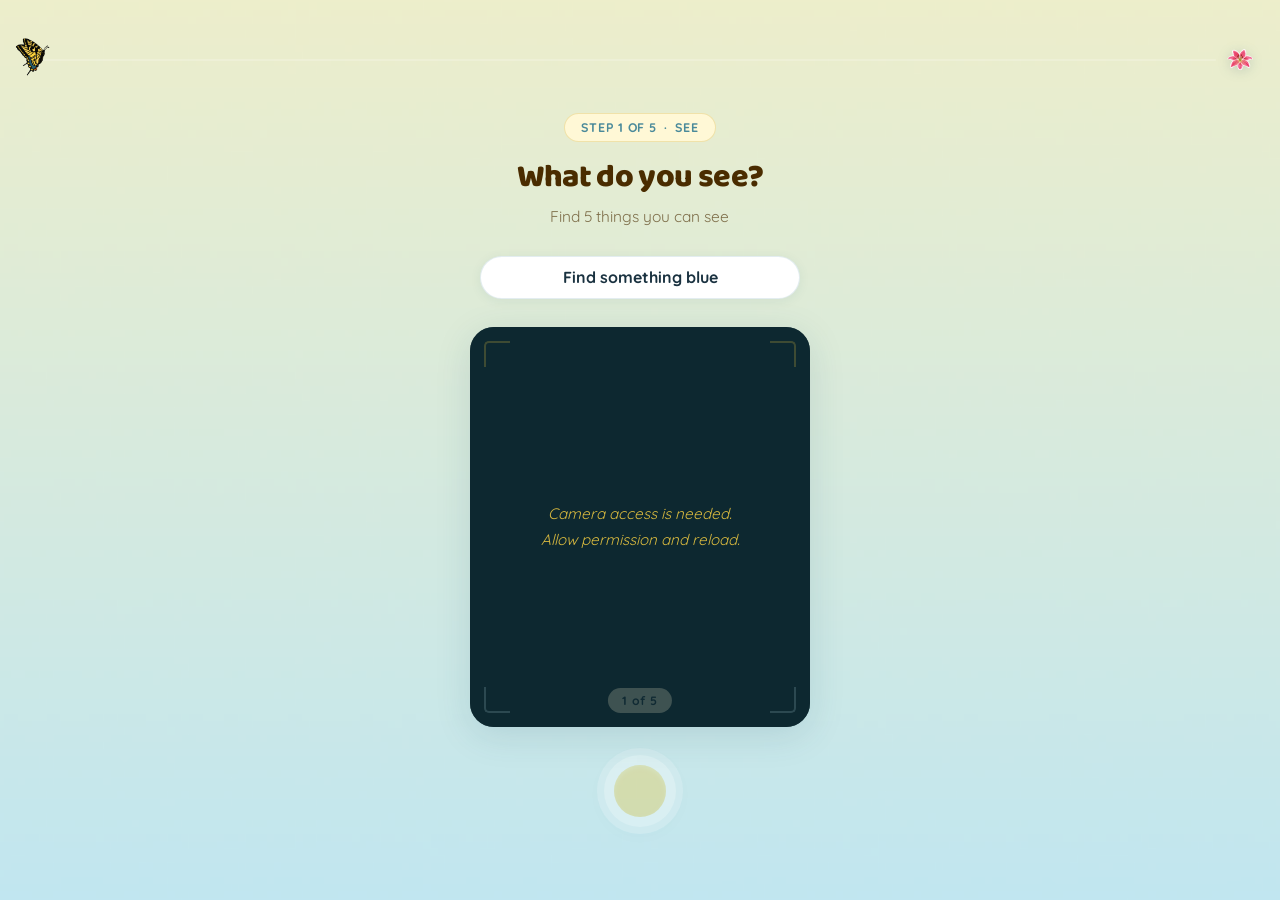
==== commit 26bc953e: "Add 'Find 5 things you can see' subheading to camera page" ====
--- a/camera.html
+++ b/camera.html
@@ -16,6 +16,7 @@
             <header class="page-header">
                 <span class="step-badge">Step 1 of 5 &nbsp;·&nbsp; See</span>
                 <h1 class="heading">What do you see?</h1>
+                <p class="subheading">Find 5 things you can see</p>
             </header>
 
             <p class="camera-prompt" id="cameraPrompt">Find a plant</p>
--- a/style.css
+++ b/style.css
@@ -151,14 +151,15 @@
     overflow-y: auto;
     background: url('images/swallowtailbg.png') center/cover no-repeat;
     animation: pageEnter 0.42s cubic-bezier(0.22, 1, 0.36, 1) both;
+    padding-top: clamp(1.5rem, 4vw, 2.5rem);
 }
 
 html.theme-monarch .screen {
-    background: url('images/monarchbg.png') center/cover no-repeat;
+    background: url('images/monarchbg.png') top center/cover no-repeat;
 }
 
 html.theme-morpho .screen {
-    background: url('images/morphobg.png') center/cover no-repeat;
+    background: url('images/morphobg.png') top center/cover no-repeat;
 }
 
 /* ─── Breathing screen ───────────────────────────────────── */
@@ -361,7 +362,7 @@
 }
 
 .content--has-tracker {
-    padding-top: 56px;
+    padding-top: clamp(3rem, 8vw, 4rem);
 }
 
 /* ─── Camera butterfly wings ─────────────────────────────── */
@@ -976,7 +977,7 @@
 
 .prog-track {
     position: absolute;
-    top: 10px;
+    top: clamp(1.5rem, 5vw, 2.5rem);
     left: 40px;
     right: 24px;
     height: 40px;
@@ -1202,7 +1203,7 @@
 
 .breathing-content {
     gap: clamp(1.4rem, 4.5vw, 2.2rem);
-    padding-top: clamp(3.2rem, 9vw, 3.8rem);
+    padding-top: clamp(5rem, 13vw, 6.5rem);
 }
 
 .btn {
@@ -1255,7 +1256,7 @@
     transform: translate(-50%, -50%);
 }
 
-#tip1 { left: 22%; top: 15%; }
+#tip1 { left: 27%; top: 15%; }
 #tip2 { left: 73%; top: 15%; }
 
 /* Only for very small phones (iPhone SE, older Androids) */
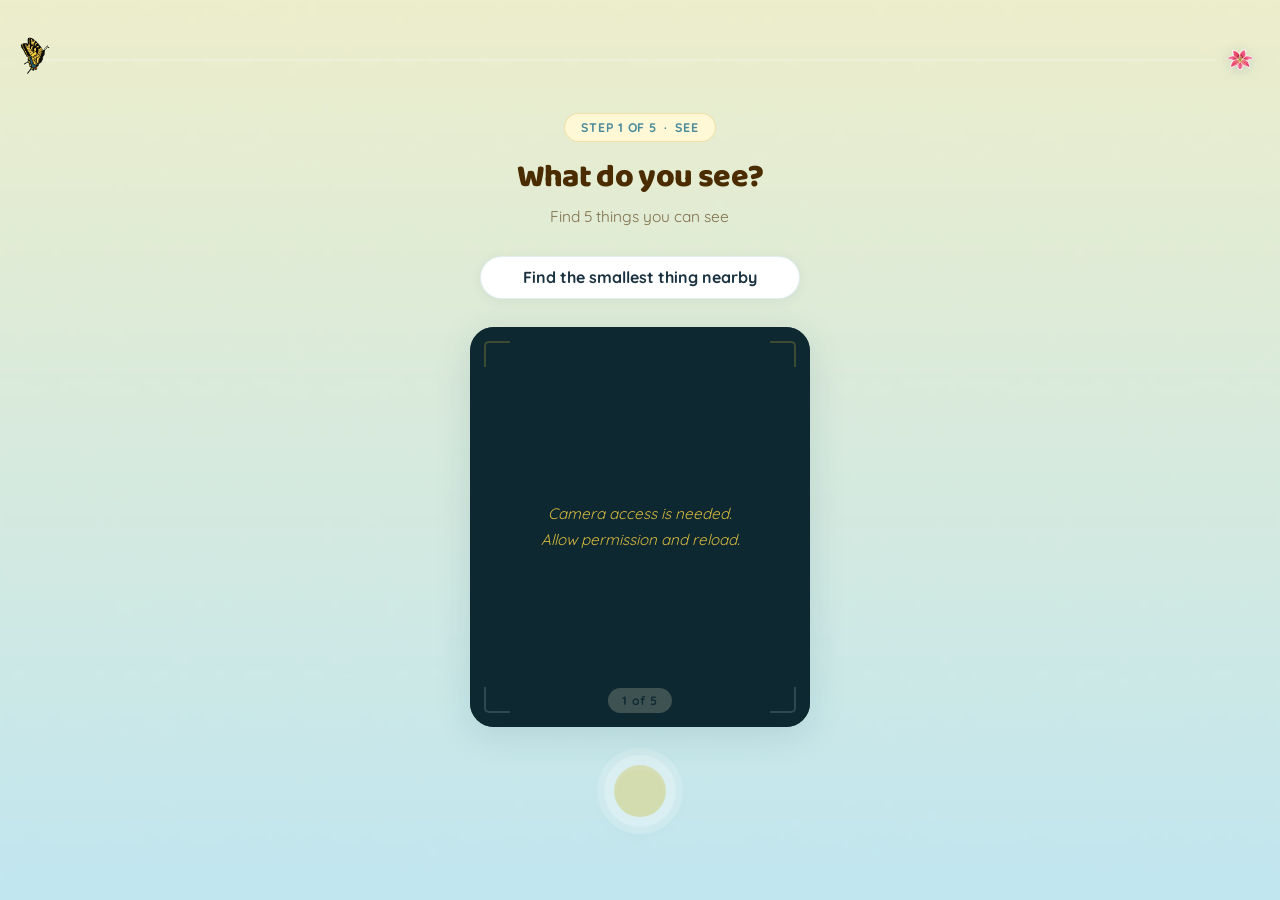
==== commit 0f66497e: "Add smooth fade-out transition before page navigation across all steps" ====
--- a/camera.html
+++ b/camera.html
@@ -133,7 +133,10 @@
 
             if (photosTaken >= TOTAL_PHOTOS) {
                 btnCapture.disabled = true;
-                setTimeout(() => { stopCamera(); window.location.href = 'touch.html'; }, 500);
+                setTimeout(() => {
+                    document.querySelector('.screen').classList.add('screen--leaving');
+                    setTimeout(() => { stopCamera(); window.location.href = 'touch.html'; }, 320);
+                }, 180);
             } else {
                 updatePhotoCounter();
                 setPrompt(selectedPrompts[photosTaken], true);
--- a/style.css
+++ b/style.css
@@ -132,11 +132,21 @@
     overflow: hidden;
 }
 
-/* ─── Page entry animation ───────────────────────────────── */
+/* ─── Page entry / exit animations ──────────────────────── */
 
 @keyframes pageEnter {
     from { opacity: 0; transform: translateY(18px); }
     to   { opacity: 1; transform: translateY(0); }
+}
+
+@keyframes pageLeave {
+    from { opacity: 1; transform: translateY(0); }
+    to   { opacity: 0; transform: translateY(-14px); }
+}
+
+.screen--leaving {
+    animation: pageLeave 0.32s cubic-bezier(0.22, 1, 0.36, 1) forwards;
+    pointer-events: none;
 }
 
 /* ─── Screen base ────────────────────────────────────────── */
@@ -158,8 +168,16 @@
     background: url('images/monarchbg.png') top center/cover no-repeat;
 }
 
+html.theme-monarch .butterfly-video {
+    object-position: center 40%;
+}
+
 html.theme-morpho .screen {
     background: url('images/morphobg.png') top center/cover no-repeat;
+}
+
+html.theme-morpho .butterfly-video {
+    object-position: center 40%;
 }
 
 /* ─── Breathing screen ───────────────────────────────────── */
@@ -946,6 +964,7 @@
     box-shadow: var(--shadow-sm);
     cursor: pointer;
     text-align: left;
+    font-family: 'Quicksand', sans-serif;
     transition: transform 0.14s ease, box-shadow 0.14s ease, background 0.18s ease, border-color 0.18s ease;
     -webkit-tap-highlight-color: transparent;
 }
